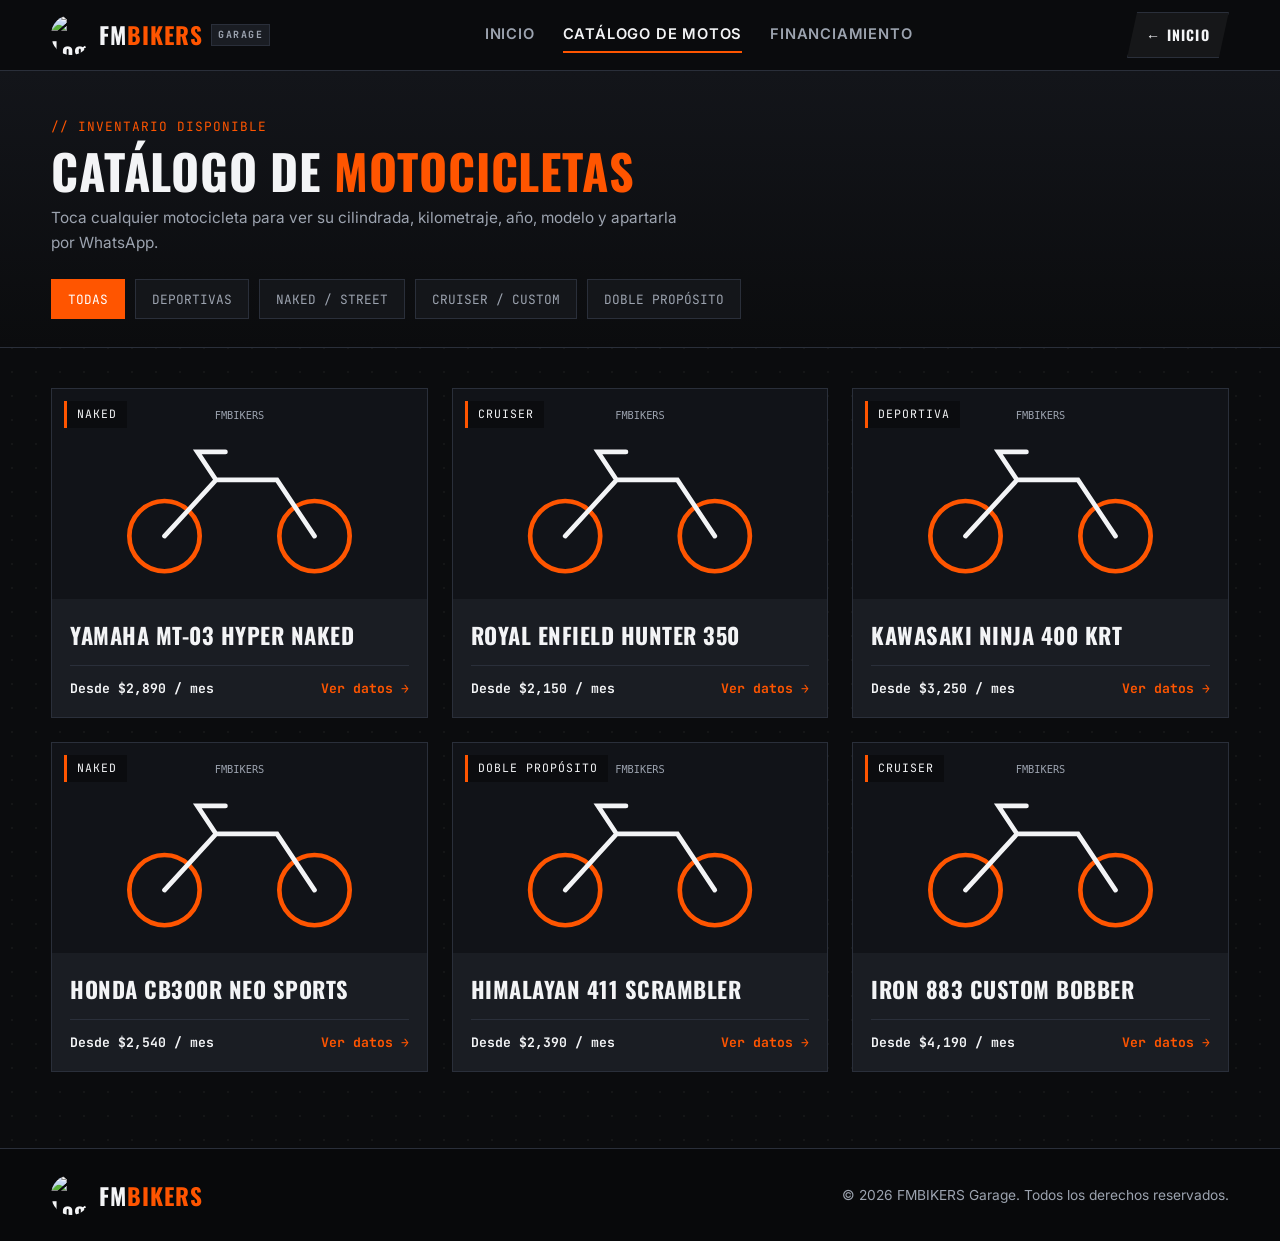
==== productos.html @ c12d512a "Add files via upload" ====
<!DOCTYPE html>
<html lang="es">
<head>
  <meta charset="UTF-8" />
  <meta name="viewport" content="width=device-width, initial-scale=1.0" />
  <title>Catálogo de Motocicletas | FM BIKERS GARAGE</title>
  <link rel="preconnect" href="https://fonts.googleapis.com">
  <link rel="preconnect" href="https://fonts.gstatic.com" crossorigin>
  <link href="https://fonts.googleapis.com/css2?family=Inter:wght@400;500;600;700&family=JetBrains+Mono:wght@500;700&family=Oswald:wght@600;700&display=swap" rel="stylesheet">
  <link rel="stylesheet" href="styles.css" />
</head>
<body>
  <header class="navbar">
    <div class="container nav-container">
      <a href="index.html" class="brand">
        <img src="imagenes/logo.jpeg" alt="Logo FMBIKERS" class="brand-logo" />
        <span class="brand-name">FM<span class="accent">BIKERS</span></span>
        <span class="brand-tag">GARAGE</span>
      </a>

      <nav class="nav-links" id="navLinks">
        <a href="index.html">Inicio</a>
        <a href="productos.html" class="active">Catálogo de Motos</a>
        <a href="index.html#beneficios">Financiamiento</a>
      </nav>

      <div class="nav-actions">
        <a href="index.html" class="btn btn-outline btn-sm desktop-cta">← Inicio</a>
        <button type="button" class="menu-toggle" id="menuToggle" aria-label="Abrir menú" aria-expanded="false">
          <span class="bar"></span>
          <span class="bar"></span>
          <span class="bar"></span>
        </button>
      </div>
    </div>
  </header>

  <section class="catalog-header">
    <div class="container">
      <span class="section-kicker">// INVENTARIO DISPONIBLE</span>
      <h1>CATÁLOGO DE <span class="accent">MOTOCICLETAS</span></h1>
      <p>Toca cualquier motocicleta para ver su cilindrada, kilometraje, año, modelo y apartarla por WhatsApp.</p>

      <div class="filter-bar" id="filterBar">
        <button type="button" class="filter-btn active" data-category="todas">Todas</button>
        <button type="button" class="filter-btn" data-category="Deportiva">Deportivas</button>
        <button type="button" class="filter-btn" data-category="Naked">Naked / Street</button>
        <button type="button" class="filter-btn" data-category="Cruiser">Cruiser / Custom</button>
        <button type="button" class="filter-btn" data-category="Doble Propósito">Doble Propósito</button>
      </div>
    </div>
  </section>

  <main class="catalog-section">
    <div class="container">
      <div class="moto-grid" id="motoGrid"></div>
    </div>
  </main>

  <div class="modal-backdrop" id="motoModal" aria-hidden="true">
    <div class="modal-card" role="dialog" aria-modal="true" aria-labelledby="modalTitle">
      <button type="button" class="modal-close" id="closeModal" aria-label="Cerrar ventana">✕</button>
      
      <div class="modal-grid">
        <div class="modal-image-wrap">
          <span class="modal-category-badge" id="modalCategory">NAKED</span>
          <img id="modalImg" src="" alt="Fotografía de la motocicleta" />
        </div>

        <div class="modal-info">
          <div id="specsView">
            <span class="section-kicker" id="modalBrand">// MARCA</span>
            <h2 id="modalTitle">Nombre de la Moto</h2>
            <p class="modal-desc" id="modalDesc">Descripción breve de la motocicleta.</p>

            <div class="specs-grid">
              <div class="spec-box">
                <span class="spec-label">MODELO</span>
                <span class="spec-value" id="specModelo">—</span>
              </div>
              <div class="spec-box">
                <span class="spec-label">AÑO</span>
                <span class="spec-value" id="specAnio">—</span>
              </div>
              <div class="spec-box">
                <span class="spec-label">CILINDRADA</span>
                <span class="spec-value accent" id="specCilindrada">—</span>
              </div>
              <div class="spec-box">
                <span class="spec-label">KILOMETRAJE</span>
                <span class="spec-value" id="specKilometraje">—</span>
              </div>
              <div class="spec-box">
                <span class="spec-label">TRANSMISIÓN</span>
                <span class="spec-value" id="specTransmision">—</span>
              </div>
              <div class="spec-box">
                <span class="spec-label">ESTADO</span>
                <span class="spec-value" id="specEstado">—</span>
              </div>
            </div>

            <div class="pricing-panel">
              <div>
                <span class="price-label">PRECIO DE CONTADO</span>
                <div class="price-total" id="specPrecio">$0</div>
              </div>
              <div class="price-monthly-box">
                <span class="price-label">MENSUALIDAD DESDE</span>
                <div class="price-monthly" id="specMensualidad">$0 / mes</div>
              </div>
            </div>

            <button type="button" class="btn btn-primary btn-block" id="openReserveFormBtn">
              Apartar esta Moto →
            </button>
          </div>

          <div id="reserveFormView" class="hidden">
            <button type="button" class="back-link-btn" id="backToSpecsBtn">
              ← Volver a ficha técnica
            </button>
            <span class="section-kicker">// SOLICITUD DE APARTADO</span>
            <h2 class="form-title">APARTAR <span class="accent" id="formMotoName">MOTOCICLETA</span></h2>
            <p class="modal-desc">Completa tus datos y se abrirá WhatsApp para enviar tu solicitud directamente a un asesor.</p>

            <form id="reserveForm" class="garage-form">
              <div class="form-group">
                <label for="clientName">NOMBRE COMPLETO *</label>
                <input type="text" id="clientName" placeholder="Ej. Carlos Mendoza" autocomplete="name" required />
              </div>

              <div class="form-group">
                <label for="clientPhone">TU TELÉFONO / WHATSAPP *</label>
                <input type="tel" id="clientPhone" inputmode="tel" placeholder="Ej. 477 123 4567" autocomplete="tel" required />
              </div>

              <div class="form-group">
                <label for="clientBudget">TU PRESUPUESTO O ENGANCHE (MXN) *</label>
                <div class="input-prefix-wrap">
                  <span class="input-prefix">$</span>
                  <input type="number" id="clientBudget" inputmode="numeric" min="1000" step="500" placeholder="Ej. 25000" required />
                </div>
              </div>

              <button type="submit" class="btn btn-primary btn-whatsapp btn-block">
                Enviar Apartado por WhatsApp →
              </button>
            </form>
          </div>

          <!-- VISTA 3: CONFIRMACIÓN -->
          <div id="reserveSuccessView" class="hidden">
            <div class="success-badge">✓ DATOS LISTOS PARA WHATSAPP</div>
            <h2>¡SOLICITUD GENERADA, <span class="accent" id="confirmName">RIDER</span>!</h2>
            <p class="modal-desc">
              Si WhatsApp no se abrió automáticamente en tu dispositivo, toca el botón verde de abajo.
            </p>

            <div class="receipt-box">
              <div class="receipt-row">
                <span>MOTOCICLETA:</span>
                <strong id="confirmMoto">—</strong>
              </div>
              <div class="receipt-row">
                <span>TELÉFONO:</span>
                <strong id="confirmPhone">—</strong>
              </div>
              <div class="receipt-row">
                <span>PRESUPUESTO:</span>
                <strong class="accent" id="confirmBudget">—</strong>
              </div>
            </div>

            <div class="success-actions">
              <a id="whatsappDirectLink" href="#" target="_blank" rel="noopener noreferrer" class="btn btn-primary btn-whatsapp btn-block">
                Abrir WhatsApp (477 916 1838) →
              </a>
              <button type="button" class="btn btn-outline btn-block" id="finishModalBtn">
                Seguir Viendo el Catálogo
              </button>
            </div>
          </div>
        </div>
      </div>
    </div>
  </div>

  <footer class="footer">
    <div class="container footer-content">
      <div class="brand">
        <img src="imagenes/logo.jpeg" alt="Logo FMBIKERS" class="brand-logo" />
        <span class="brand-name">FM<span class="accent">BIKERS</span></span>
      </div>
      <p>© 2026 FMBIKERS Garage. Todos los derechos reservados.</p>
    </div>
  </footer>

  <script src="app.js"></script>
</body>
</html>
---- styles.css ----
:root {
  --bg-asphalt: #0b0c0e;
  --bg-steel: #14161a;
  --bg-card: #1a1d23;
  --border-metal: #2a2f3a;
  --accent-orange: #ff5500;
  --accent-orange-hover: #ff732c;
  --text-chrome: #f3f4f6;
  --text-muted: #9ca3af;
  --font-display: 'Oswald', sans-serif;
  --font-sans: 'Inter', sans-serif;
  --font-mono: 'JetBrains Mono', monospace;
}

* {
  margin: 0;
  padding: 0;
  box-sizing: border-box;
  -webkit-tap-highlight-color: transparent;
}

html {
  scroll-behavior: smooth;
}

body {
  background-color: var(--bg-asphalt);
  color: var(--text-chrome);
  font-family: var(--font-sans);
  line-height: 1.6;
  overflow-x: hidden;
  background-image: radial-gradient(rgba(255, 255, 255, 0.04) 1px, transparent 0);
  background-size: 24px 24px;
}

.container {
  width: 92%;
  max-width: 1200px;
  margin: 0 auto;
}

.accent {
  color: var(--accent-orange);
}

.hidden {
  display: none !important;
}

.navbar {
  position: sticky;
  top: 0;
  z-index: 100;
  background: rgba(11, 12, 14, 0.94);
  backdrop-filter: blur(12px);
  border-bottom: 1px solid var(--border-metal);
}

.nav-container {
  display: flex;
  align-items: center;
  justify-content: space-between;
  height: 70px;
}

.brand {
  display: flex;
  align-items: center;
  gap: 8px;
  text-decoration: none;
  color: var(--text-chrome);
  font-family: var(--font-display);
  font-size: 1.45rem;
  font-weight: 700;
  letter-spacing: 1px;
}

.brand-logo {
  width: 40px;
  height: 40px;
  object-fit: cover;
  border-radius: 50%;
  flex-shrink: 0;
}
.brand-tag {
  font-family: var(--font-mono);
  font-size: 0.62rem;
  background: var(--bg-card);
  border: 1px solid var(--border-metal);
  padding: 2px 6px;
  color: var(--text-muted);
  letter-spacing: 1.5px;
}

.nav-links {
  display: flex;
  align-items: center;
  gap: 28px;
}

.nav-links a {
  text-decoration: none;
  color: var(--text-muted);
  font-weight: 600;
  font-size: 0.92rem;
  text-transform: uppercase;
  letter-spacing: 0.8px;
  transition: color 0.2s ease;
  position: relative;
}

.nav-links a:hover,
.nav-links a.active {
  color: var(--text-chrome);
}

.nav-links a.active::after {
  content: '';
  position: absolute;
  bottom: -6px;
  left: 0;
  width: 100%;
  height: 2px;
  background: var(--accent-orange);
}

.mobile-only-cta {
  display: none;
}

.nav-actions {
  display: flex;
  align-items: center;
  gap: 12px;
}

.menu-toggle {
  display: none;
  flex-direction: column;
  justify-content: center;
  align-items: center;
  gap: 5px;
  width: 44px;
  height: 44px;
  background: var(--bg-card);
  border: 1px solid var(--border-metal);
  cursor: pointer;
}

.menu-toggle .bar {
  width: 22px;
  height: 2px;
  background: var(--text-chrome);
  transition: transform 0.25s ease, opacity 0.25s ease;
}

.menu-toggle.open .bar:nth-child(1) {
  transform: translateY(7px) rotate(45deg);
}

.menu-toggle.open .bar:nth-child(2) {
  opacity: 0;
}

.menu-toggle.open .bar:nth-child(3) {
  transform: translateY(-7px) rotate(-45deg);
}

.btn {
  display: inline-flex;
  align-items: center;
  justify-content: center;
  gap: 10px;
  min-height: 46px;
  font-family: var(--font-display);
  font-weight: 700;
  text-transform: uppercase;
  letter-spacing: 1.2px;
  text-decoration: none;
  border: none;
  cursor: pointer;
  transition: all 0.25s ease;
  clip-path: polygon(10px 0, 100% 0, calc(100% - 10px) 100%, 0 100%);
}

.btn-primary {
  background: var(--accent-orange);
  color: #fff;
  padding: 12px 26px;
}

.btn-primary:hover {
  background: var(--accent-orange-hover);
  transform: translateY(-2px);
}

.btn-outline {
  background: rgba(255, 255, 255, 0.05);
  color: var(--text-chrome);
  border: 1px solid var(--border-metal);
  padding: 12px 26px;
}

.btn-outline:hover {
  border-color: var(--accent-orange);
  color: var(--accent-orange);
}

.btn-sm {
  padding: 8px 18px;
  font-size: 0.88rem;
}

.btn-lg {
  padding: 15px 32px;
  font-size: 1.05rem;
}

.btn-block {
  width: 100%;
  padding: 15px;
  font-size: 1.05rem;
}

.hero {
  position: relative;
  min-height: calc(100vh - 70px);
  display: flex;
  align-items: center;
  background: url('https://images.unsplash.com/photo-1558981806-ec527fa84c39?auto=format&fit=crop&w=1600&q=80') center/cover no-repeat;
  border-bottom: 2px solid var(--accent-orange);
}

.hero-overlay {
  position: absolute;
  inset: 0;
  background: linear-gradient(
    90deg,
    rgba(11, 12, 14, 0.96) 0%,
    rgba(11, 12, 14, 0.84) 55%,
    rgba(11, 12, 14, 0.45) 100%
  );
}

.hero-content {
  position: relative;
  z-index: 2;
  padding: 56px 0;
}

.hero-badge {
  display: inline-flex;
  align-items: center;
  gap: 10px;
  font-family: var(--font-mono);
  font-size: 0.76rem;
  background: rgba(255, 85, 0, 0.14);
  border: 1px solid rgba(255, 85, 0, 0.4);
  color: #ff9c6e;
  padding: 6px 14px;
  margin-bottom: 20px;
}

.pulse-dot {
  flex-shrink: 0;
  width: 8px;
  height: 8px;
  background: var(--accent-orange);
  border-radius: 50%;
  box-shadow: 0 0 10px var(--accent-orange);
}

.hero-title {
  font-family: var(--font-display);
  font-size: clamp(2.4rem, 6vw, 5.2rem);
  line-height: 1.04;
  text-transform: uppercase;
  margin-bottom: 18px;
  letter-spacing: 1px;
}

.hero-subtitle {
  max-width: 580px;
  color: var(--text-muted);
  font-size: clamp(0.98rem, 2.2vw, 1.1rem);
  margin-bottom: 30px;
}

.hero-actions {
  display: flex;
  flex-wrap: wrap;
  gap: 14px;
  margin-bottom: 42px;
}

.hero-stats {
  display: inline-flex;
  flex-wrap: wrap;
  align-items: center;
  gap: 24px;
  background: rgba(20, 22, 26, 0.88);
  border: 1px solid var(--border-metal);
  padding: 18px 26px;
}

.stat-value {
  display: block;
  font-family: var(--font-display);
  font-size: 1.6rem;
  font-weight: 700;
  color: var(--accent-orange);
  line-height: 1.1;
}

.stat-label {
  font-size: 0.78rem;
  color: var(--text-muted);
  text-transform: uppercase;
  letter-spacing: 0.5px;
}

.stat-divider {
  width: 1px;
  height: 36px;
  background: var(--border-metal);
}

.features-section {
  padding: 72px 0;
}

.section-header {
  margin-bottom: 40px;
}

.section-kicker {
  display: block;
  font-family: var(--font-mono);
  font-size: 0.8rem;
  color: var(--accent-orange);
  margin-bottom: 8px;
  letter-spacing: 1px;
}

.section-header h2,
.catalog-header h1 {
  font-family: var(--font-display);
  font-size: clamp(1.85rem, 4.5vw, 3rem);
  line-height: 1.1;
  text-transform: uppercase;
  letter-spacing: 0.8px;
}

.features-grid {
  display: grid;
  grid-template-columns: repeat(auto-fit, minmax(260px, 1fr));
  gap: 22px;
  margin-bottom: 44px;
}

.feature-card {
  background: var(--bg-steel);
  border: 1px solid var(--border-metal);
  border-top: 3px solid var(--accent-orange);
  padding: 26px;
  transition: transform 0.25s ease;
}

.feature-card:hover {
  transform: translateY(-5px);
}

.feature-number {
  font-family: var(--font-mono);
  font-size: 1.45rem;
  font-weight: 700;
  color: var(--accent-orange);
  margin-bottom: 10px;
}

.feature-card h3 {
  font-family: var(--font-display);
  font-size: 1.32rem;
  text-transform: uppercase;
  margin-bottom: 8px;
}

.feature-card p {
  color: var(--text-muted);
  font-size: 0.94rem;
}

.cta-banner {
  background: linear-gradient(135deg, #1b1e26 0%, #121419 100%);
  border: 1px solid var(--border-metal);
  border-left: 5px solid var(--accent-orange);
  padding: 28px;
  display: flex;
  flex-wrap: wrap;
  align-items: center;
  justify-content: space-between;
  gap: 20px;
}

.cta-banner h3 {
  font-family: var(--font-display);
  font-size: 1.45rem;
  margin-bottom: 4px;
}

.cta-banner p {
  color: var(--text-muted);
  font-size: 0.95rem;
}

.catalog-header {
  padding: 46px 0 28px;
  background: linear-gradient(180deg, #13151a 0%, var(--bg-asphalt) 100%);
  border-bottom: 1px solid var(--border-metal);
}

.catalog-header p {
  color: var(--text-muted);
  max-width: 640px;
  margin-top: 8px;
  font-size: 0.96rem;
}

.filter-bar {
  display: flex;
  flex-wrap: wrap;
  gap: 10px;
  margin-top: 24px;
}

.filter-btn {
  min-height: 40px;
  background: var(--bg-steel);
  color: var(--text-muted);
  border: 1px solid var(--border-metal);
  padding: 8px 16px;
  font-family: var(--font-mono);
  font-size: 0.8rem;
  text-transform: uppercase;
  cursor: pointer;
  transition: all 0.2s ease;
}

.filter-btn:hover,
.filter-btn.active {
  background: var(--accent-orange);
  color: #fff;
  border-color: var(--accent-orange);
}

.catalog-section {
  padding: 40px 0 76px;
}

.moto-grid {
  display: grid;
  grid-template-columns: repeat(auto-fill, minmax(280px, 1fr));
  gap: 24px;
}

.moto-card {
  background: var(--bg-card);
  border: 1px solid var(--border-metal);
  overflow: hidden;
  cursor: pointer;
  transition: transform 0.25s ease, border-color 0.25s ease, box-shadow 0.25s ease;
  display: flex;
  flex-direction: column;
}

.moto-card:hover {
  transform: translateY(-6px);
  border-color: var(--accent-orange);
  box-shadow: 0 12px 28px rgba(255, 85, 0, 0.14);
}

.moto-img-wrap {
  position: relative;
  height: 210px;
  background: #0f1115;
  overflow: hidden;
}

.moto-img-wrap img {
  width: 100%;
  height: 100%;
  object-fit: cover;
  transition: transform 0.4s ease;
}

.moto-card:hover .moto-img-wrap img {
  transform: scale(1.06);
}

.moto-badge {
  position: absolute;
  top: 12px;
  left: 12px;
  background: rgba(11, 12, 14, 0.88);
  border-left: 3px solid var(--accent-orange);
  padding: 4px 10px;
  font-family: var(--font-mono);
  font-size: 0.72rem;
  text-transform: uppercase;
  letter-spacing: 1px;
}

.moto-card-body {
  padding: 18px;
  display: flex;
  flex-direction: column;
  justify-content: space-between;
  flex-grow: 1;
}

.moto-name {
  font-family: var(--font-display);
  font-size: 1.4rem;
  text-transform: uppercase;
  letter-spacing: 0.5px;
  margin-bottom: 12px;
}

.moto-card-footer {
  display: flex;
  align-items: center;
  justify-content: space-between;
  padding-top: 12px;
  border-top: 1px solid var(--border-metal);
  font-family: var(--font-mono);
  font-size: 0.82rem;
}

.moto-price-tag {
  color: var(--text-chrome);
  font-weight: 700;
}

.moto-inspect-link {
  color: var(--accent-orange);
  font-weight: 700;
}

.modal-backdrop {
  position: fixed;
  inset: 0;
  z-index: 1000;
  background: rgba(5, 6, 8, 0.88);
  backdrop-filter: blur(8px);
  display: flex;
  align-items: center;
  justify-content: center;
  padding: 16px;
  opacity: 0;
  pointer-events: none;
  transition: opacity 0.25s ease;
}

.modal-backdrop.open {
  opacity: 1;
  pointer-events: auto;
}

.modal-card {
  position: relative;
  background: var(--bg-steel);
  border: 1px solid var(--border-metal);
  border-top: 4px solid var(--accent-orange);
  width: 100%;
  max-width: 920px;
  max-height: 90vh;
  overflow-y: auto;
  transform: translateY(20px);
  transition: transform 0.25s ease;
}

.modal-backdrop.open .modal-card {
  transform: translateY(0);
}

.modal-close {
  position: sticky;
  top: 12px;
  float: right;
  margin: 12px 12px -44px 0;
  z-index: 20;
  width: 42px;
  height: 42px;
  background: rgba(11, 12, 14, 0.94);
  border: 1px solid var(--border-metal);
  color: var(--text-chrome);
  font-size: 1.15rem;
  cursor: pointer;
  transition: background 0.2s ease;
}

.modal-close:hover {
  background: var(--accent-orange);
  border-color: var(--accent-orange);
}

.modal-grid {
  display: grid;
  grid-template-columns: 1fr 1.15fr;
  clear: both;
}

.modal-image-wrap {
  position: relative;
  background: #0b0c0e;
  min-height: 300px;
}

.modal-image-wrap img {
  width: 100%;
  height: 100%;
  object-fit: cover;
}

.modal-category-badge {
  position: absolute;
  top: 14px;
  left: 14px;
  background: var(--accent-orange);
  color: #fff;
  font-family: var(--font-mono);
  font-size: 0.74rem;
  font-weight: 700;
  padding: 5px 12px;
  text-transform: uppercase;
}

.modal-info {
  padding: 28px;
}

.modal-info h2 {
  font-family: var(--font-display);
  font-size: clamp(1.55rem, 3.5vw, 2rem);
  text-transform: uppercase;
  line-height: 1.1;
  margin-bottom: 10px;
}

.modal-desc {
  color: var(--text-muted);
  font-size: 0.92rem;
  margin-bottom: 18px;
}

.specs-grid {
  display: grid;
  grid-template-columns: repeat(2, 1fr);
  gap: 10px;
  margin-bottom: 20px;
}

.spec-box {
  background: var(--bg-asphalt);
  border: 1px solid var(--border-metal);
  padding: 10px 12px;
}

.spec-label {
  display: block;
  font-family: var(--font-mono);
  font-size: 0.68rem;
  color: var(--text-muted);
  letter-spacing: 0.8px;
}

.spec-value {
  font-family: var(--font-mono);
  font-size: 0.92rem;
  font-weight: 700;
  color: var(--text-chrome);
  word-break: break-word;
}

.pricing-panel {
  display: flex;
  align-items: center;
  justify-content: space-between;
  gap: 12px;
  background: rgba(255, 85, 0, 0.08);
  border: 1px solid rgba(255, 85, 0, 0.35);
  padding: 14px 16px;
  margin-bottom: 18px;
}

.price-label {
  display: block;
  font-family: var(--font-mono);
  font-size: 0.68rem;
  color: var(--text-muted);
}

.price-total {
  font-family: var(--font-display);
  font-size: 1.45rem;
  font-weight: 700;
}

.price-monthly-box {
  text-align: right;
}

.price-monthly {
  font-family: var(--font-display);
  font-size: 1.4rem;
  font-weight: 700;
  color: var(--accent-orange);
}

.back-link-btn {
  background: none;
  border: none;
  color: var(--text-muted);
  font-family: var(--font-mono);
  font-size: 0.78rem;
  text-transform: uppercase;
  cursor: pointer;
  margin-bottom: 14px;
  padding: 4px 0;
  transition: color 0.2s ease;
}

.back-link-btn:hover {
  color: var(--accent-orange);
}

.garage-form {
  display: flex;
  flex-direction: column;
  gap: 16px;
}

.form-group {
  display: flex;
  flex-direction: column;
  gap: 6px;
}

.form-group label {
  font-family: var(--font-mono);
  font-size: 0.74rem;
  font-weight: 700;
  color: var(--text-chrome);
  letter-spacing: 0.8px;
}

.garage-form input {
  width: 100%;
  min-height: 48px;
  background: var(--bg-asphalt);
  border: 1px solid var(--border-metal);
  color: var(--text-chrome);
  font-family: var(--font-sans);
  font-size: 16px;
  padding: 12px 14px;
  outline: none;
  transition: border-color 0.2s ease, box-shadow 0.2s ease;
}

.garage-form input::placeholder {
  color: #5b6270;
}

.garage-form input:focus {
  border-color: var(--accent-orange);
  box-shadow: 0 0 0 2px rgba(255, 85, 0, 0.2);
}

.input-prefix-wrap {
  position: relative;
  display: flex;
  align-items: center;
}

.input-prefix {
  position: absolute;
  left: 14px;
  font-family: var(--font-mono);
  font-weight: 700;
  color: var(--accent-orange);
  pointer-events: none;
}

.input-prefix-wrap input {
  padding-left: 32px;
  font-family: var(--font-mono);
}

.success-badge {
  display: inline-block;
  font-family: var(--font-mono);
  font-size: 0.75rem;
  font-weight: 700;
  background: rgba(34, 197, 94, 0.14);
  border: 1px solid rgba(34, 197, 94, 0.45);
  color: #4ade80;
  padding: 5px 12px;
  margin-bottom: 14px;
}

.receipt-box {
  background: var(--bg-asphalt);
  border: 1px solid var(--border-metal);
  border-left: 3px solid #4ade80;
  padding: 16px;
  margin-bottom: 20px;
  display: flex;
  flex-direction: column;
  gap: 10px;
}

.receipt-row {
  display: flex;
  justify-content: space-between;
  align-items: center;
  gap: 12px;
  font-family: var(--font-mono);
  font-size: 0.8rem;
  border-bottom: 1px dashed var(--border-metal);
  padding-bottom: 8px;
}

.receipt-row:last-child {
  border-bottom: none;
  padding-bottom: 0;
}

.receipt-row span {
  color: var(--text-muted);
}

.footer {
  border-top: 1px solid var(--border-metal);
  padding: 26px 0;
  background: #08090b;
}

.footer-content {
  display: flex;
  flex-wrap: wrap;
  align-items: center;
  justify-content: space-between;
  gap: 14px;
  color: var(--text-muted);
  font-size: 0.86rem;
}

@media (max-width: 768px) {
  .desktop-cta {
    display: none;
  }

  .menu-toggle {
    display: flex;
  }

  .nav-links {
    display: none;
    position: absolute;
    top: 70px;
    left: 0;
    right: 0;
    background: rgba(11, 12, 14, 0.98);
    border-bottom: 2px solid var(--accent-orange);
    flex-direction: column;
    align-items: stretch;
    gap: 0;
    padding: 12px 4%;
  }

  .nav-links.open {
    display: flex;
  }

  .nav-links a {
    padding: 14px 8px;
    border-bottom: 1px solid var(--border-metal);
    font-size: 1rem;
  }

  .nav-links a:last-child {
    border-bottom: none;
  }

  .nav-links a.active::after {
    display: none;
  }

  .nav-links a.active {
    color: var(--accent-orange);
  }

  .mobile-only-cta {
    display: block;
    color: var(--accent-orange) !important;
    font-weight: 700;
  }

  .hero {
    min-height: auto;
    background-position: 65% center;
  }

  .hero-overlay {
    background: linear-gradient(
      180deg,
      rgba(11, 12, 14, 0.88) 0%,
      rgba(11, 12, 14, 0.94) 65%,
      rgba(11, 12, 14, 0.98) 100%
    );
  }

  .hero-content {
    padding: 44px 0;
  }

  .hero-stats {
    display: grid;
    grid-template-columns: repeat(3, 1fr);
    gap: 12px;
    width: 100%;
    padding: 16px;
    text-align: center;
  }

  .stat-divider {
    display: none;
  }

  .stat-value {
    font-size: 1.35rem;
  }

  .stat-label {
    font-size: 0.7rem;
  }

  .filter-bar {
    flex-wrap: nowrap;
    overflow-x: auto;
    padding-bottom: 8px;
    -webkit-overflow-scrolling: touch;
    scrollbar-width: none;
  }

  .filter-bar::-webkit-scrollbar {
    display: none;
  }

  .filter-btn {
    flex-shrink: 0;
  }

  .cta-banner {
    flex-direction: column;
    align-items: flex-start;
  }

  .cta-banner .btn {
    width: 100%;
  }

  .modal-grid {
    grid-template-columns: 1fr;
  }

  .modal-image-wrap {
    height: 210px;
    min-height: auto;
  }

  .modal-info {
    padding: 20px;
  }
}

@media (max-width: 480px) {
  .brand-tag {
    display: none;
  }

  .hero-actions {
    flex-direction: column;
    width: 100%;
  }

  .hero-actions .btn {
    width: 100%;
  }

  .moto-grid {
    grid-template-columns: 1fr;
  }

  .specs-grid {
    grid-template-columns: 1fr;
  }

  .pricing-panel {
    flex-direction: column;
    align-items: flex-start;
  }

  .price-monthly-box {
    text-align: left;
  }

  .receipt-row {
    flex-direction: column;
    align-items: flex-start;
    gap: 2px;
  }

  .footer-content {
    flex-direction: column;
    text-align: center;
  }
}
.btn-whatsapp {
  background: #25d366;
  color: #08090b;
}

.btn-whatsapp:hover {
  background: #2ee673;
  transform: translateY(-2px);
}

.success-actions {
  display: flex;
  flex-direction: column;
  gap: 10px;
}
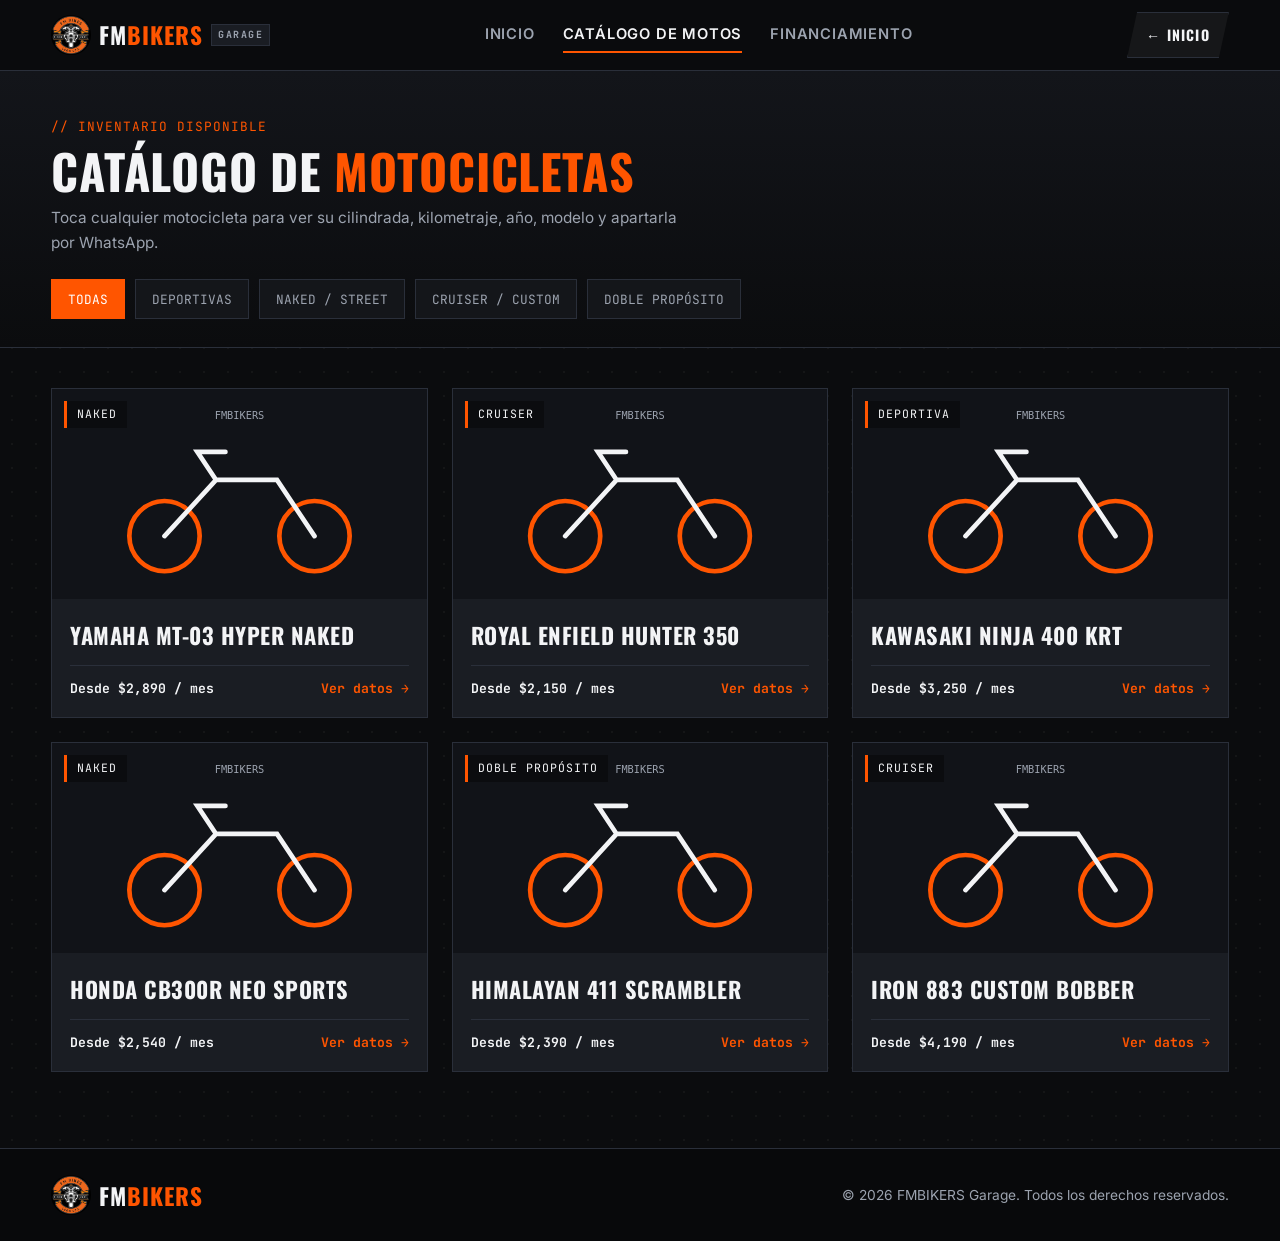
==== commit b0aca79b: "Add files via upload" ====
--- a/productos.html
+++ b/productos.html
@@ -13,7 +13,7 @@
   <header class="navbar">
     <div class="container nav-container">
       <a href="index.html" class="brand">
-        <img src="imagenes/logo.jpeg" alt="Logo FMBIKERS" class="brand-logo" />
+        <img src="logo.jpeg" alt="Logo FMBIKERS" class="brand-logo" />
         <span class="brand-name">FM<span class="accent">BIKERS</span></span>
         <span class="brand-tag">GARAGE</span>
       </a>
@@ -189,7 +189,7 @@
   <footer class="footer">
     <div class="container footer-content">
       <div class="brand">
-        <img src="imagenes/logo.jpeg" alt="Logo FMBIKERS" class="brand-logo" />
+        <img src="logo.jpeg" alt="Logo FMBIKERS" class="brand-logo" />
         <span class="brand-name">FM<span class="accent">BIKERS</span></span>
       </div>
       <p>© 2026 FMBIKERS Garage. Todos los derechos reservados.</p>
